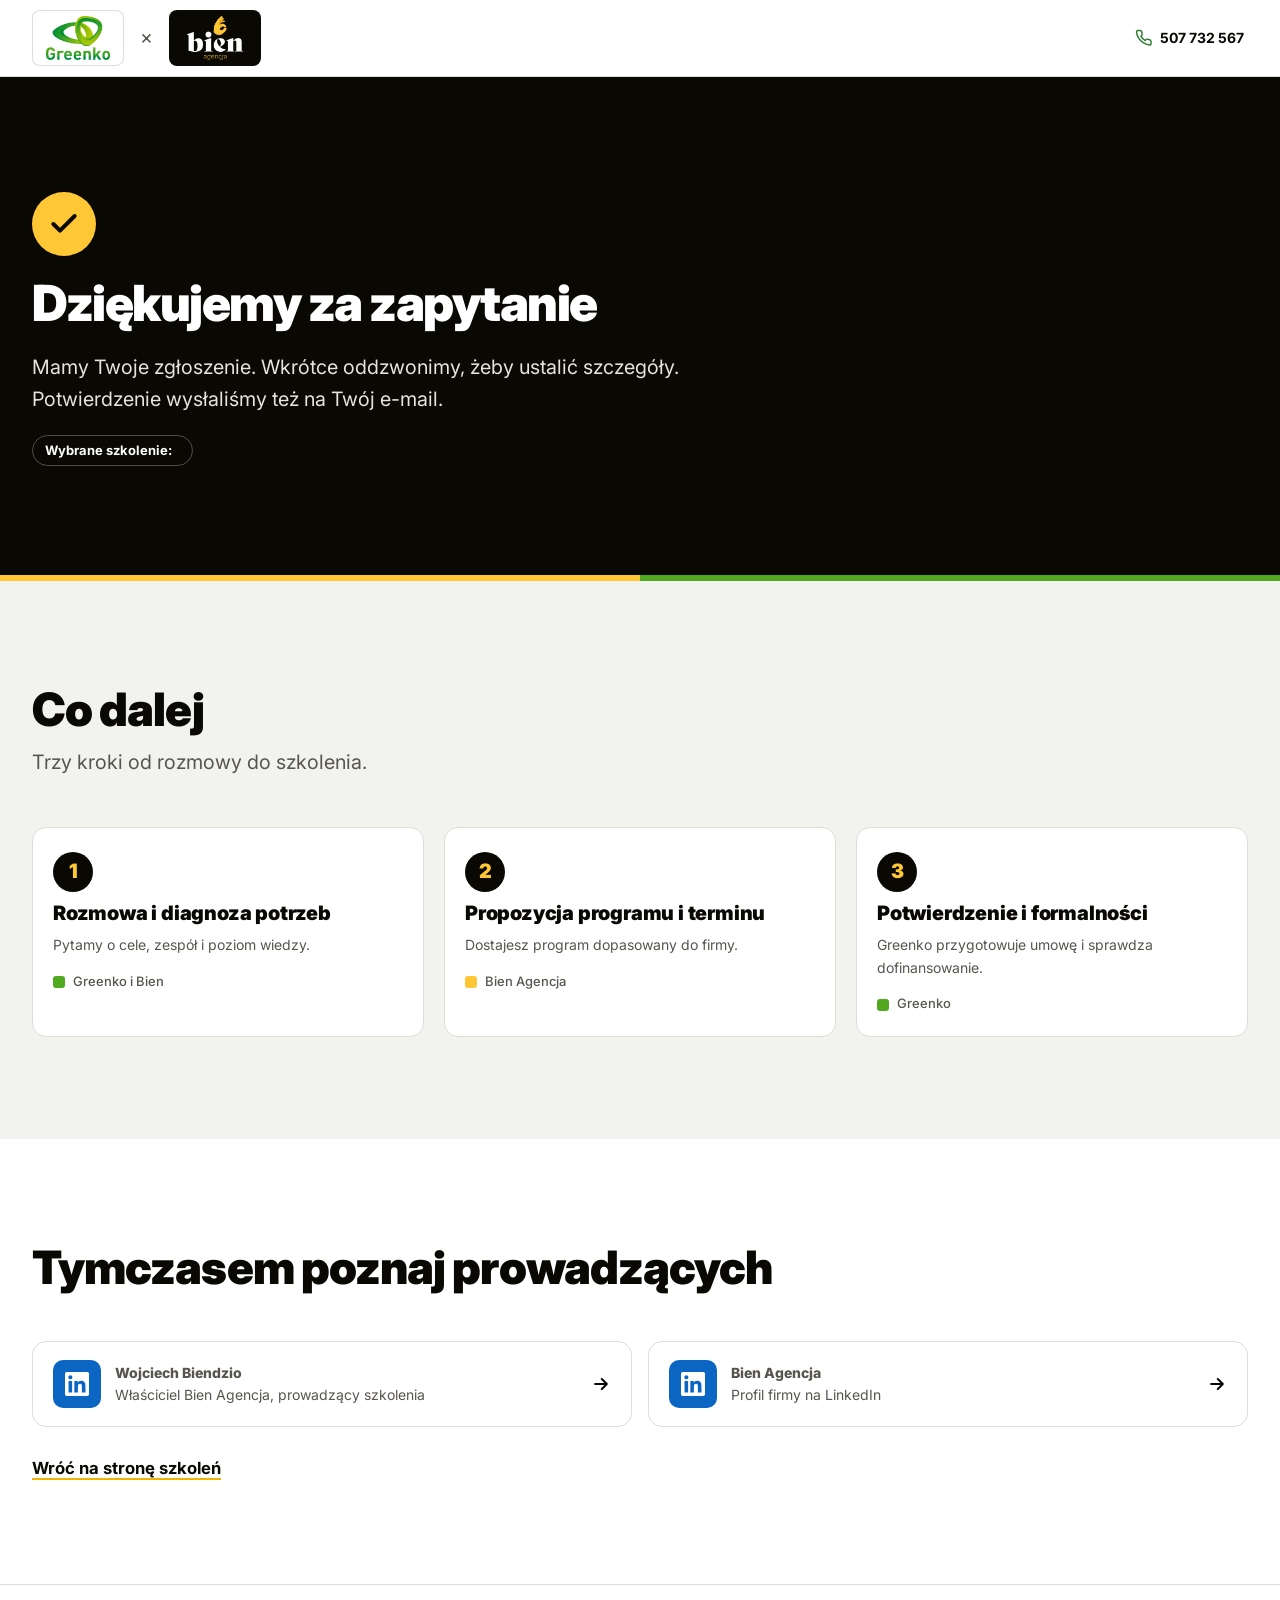
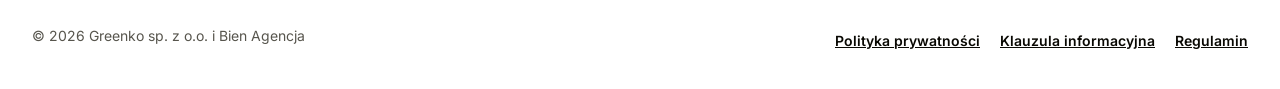
==== dziekujemy.html @ a1cc501c "Prototyp landingu - podgląd tymczasowy Co-Authored-By: Claude Opus 5.5 <noreply@anthropic.com>" ====
<!doctype html>
<html lang="pl">
<head>
  <meta charset="utf-8">
  <meta name="viewport" content="width=device-width, initial-scale=1">
  <title>Dziękujemy za zapytanie - Greenko × Bien Agencja</title>
  <meta name="robots" content="noindex, nofollow">
  <link rel="preconnect" href="https://fonts.googleapis.com">
  <link rel="preconnect" href="https://fonts.gstatic.com" crossorigin>
  <link href="https://fonts.googleapis.com/css2?family=Inter:wght@400;500;700;800;900&amp;display=swap" rel="stylesheet">
  <link rel="stylesheet" href="assets/styles.css">
  <script>
    /* Konwersja odpala się tutaj (osobny URL). W GTM: generate_lead (GA4), Lead (Meta Pixel + CAPI, wspólny event_id), konwersja Google Ads. */
    window.dataLayer = window.dataLayer || [];
    (function () {
      var t = new URLSearchParams(location.search).get('szkolenie') || '';
      var id = 'lead_' + Date.now() + '_' + Math.random().toString(36).slice(2, 8);
      window.dataLayer.push({ event: 'generate_lead', training: t, event_id: id });
    })();
  </script>
</head>
<body>
<svg width="0" height="0" style="position:absolute" aria-hidden="true" focusable="false">
  <symbol id="i-phone" viewBox="0 0 24 24" fill="none" stroke="currentColor" stroke-width="2" stroke-linecap="round" stroke-linejoin="round"><path d="M22 16.9v3a2 2 0 0 1-2.2 2 19.8 19.8 0 0 1-8.6-3.1 19.5 19.5 0 0 1-6-6A19.8 19.8 0 0 1 2.1 4.2 2 2 0 0 1 4.1 2h3a2 2 0 0 1 2 1.7c.1.9.4 1.8.7 2.7a2 2 0 0 1-.5 2.1L8 9.8a16 16 0 0 0 6 6l1.3-1.3a2 2 0 0 1 2.1-.4c.9.3 1.8.6 2.7.7a2 2 0 0 1 1.7 2z"/></symbol>
  <symbol id="i-check" viewBox="0 0 24 24" fill="none" stroke="currentColor" stroke-width="3" stroke-linecap="round" stroke-linejoin="round"><path d="M20 6 9 17l-5-5"/></symbol>
  <symbol id="i-in" viewBox="0 0 24 24" fill="currentColor"><path d="M20.45 20.45h-3.56v-5.57c0-1.33-.02-3.04-1.85-3.04-1.85 0-2.14 1.45-2.14 2.94v5.67H9.35V9h3.41v1.56h.05c.48-.9 1.64-1.85 3.37-1.85 3.6 0 4.27 2.37 4.27 5.46v6.28zM5.34 7.43a2.06 2.06 0 1 1 0-4.13 2.06 2.06 0 0 1 0 4.13zM7.12 20.45H3.56V9h3.56v11.45zM22.22 0H1.77C.79 0 0 .77 0 1.73v20.54C0 23.23.79 24 1.77 24h20.45c.98 0 1.78-.77 1.78-1.73V1.73C24 .77 23.2 0 22.22 0z"/></symbol>
  <symbol id="i-arrow" viewBox="0 0 24 24" fill="none" stroke="currentColor" stroke-width="2.5" stroke-linecap="round" stroke-linejoin="round"><path d="M5 12h14M13 6l6 6-6 6"/></symbol>
  <symbol id="i-file" viewBox="0 0 24 24" fill="none" stroke="currentColor" stroke-width="2" stroke-linecap="round" stroke-linejoin="round"><path d="M14 2H6a2 2 0 0 0-2 2v16a2 2 0 0 0 2 2h12a2 2 0 0 0 2-2V8z"/><path d="M14 2v6h6M12 18v-6M9 15l3 3 3-3"/></symbol>
</svg>

<header class="site-header">
  <div class="wrap site-header__inner">
    <div class="brands" aria-label="Greenko i Bien Agencja">
      <span class="brand brand--greenko"><img src="assets/logo-greenko-trim.png" alt="Greenko" width="235" height="160"></span>
      <span class="brands__x" aria-hidden="true">×</span>
      <span class="brand brand--bien"><img src="assets/logo-bien-trim.png" alt="Bien Agencja" width="202" height="160"></span>
    </div>
    <div class="header-actions">
      <a class="header-phone" href="tel:+48507732567" data-phone="header" aria-label="Zadzwoń do Greenko: 507 732 567"><svg class="icon" aria-hidden="true"><use href="#i-phone"/></svg><span class="header-phone__label">507 732 567</span></a>
    </div>
  </div>
</header>

<main id="main">
  <section class="thanks on-ink" aria-labelledby="thanks-title">
    <div class="wrap">
      <div class="thanks__inner">
        <span class="thanks__badge" aria-hidden="true"><svg><use href="#i-check"/></svg></span>
        <h1 id="thanks-title">Dziękujemy za zapytanie</h1>
        <p class="thanks__lead">Mamy Twoje zgłoszenie. Wkrótce oddzwonimy, żeby ustalić szczegóły. Potwierdzenie wysłaliśmy też na Twój e-mail.</p>
        <p class="thanks__course" data-course-line hidden><span class="chip">Wybrane szkolenie: <span data-course-name></span></span></p>
      </div>
    </div>
  </section>

  <section class="section section--mist" aria-labelledby="next-title">
    <div class="wrap">
      <div class="section__head">
        <h2 id="next-title">Co dalej</h2>
        <p>Trzy kroki od rozmowy do szkolenia.</p>
      </div>
      <ol class="grid grid--3 after-steps">
        <li class="step"><span class="step__num" aria-hidden="true">1</span><h3>Rozmowa i diagnoza potrzeb</h3><p>Pytamy o cele, zespół i poziom wiedzy.</p><span class="role role--greenko">Greenko i Bien</span></li>
        <li class="step"><span class="step__num" aria-hidden="true">2</span><h3>Propozycja programu i terminu</h3><p>Dostajesz program dopasowany do firmy.</p><span class="role role--bien">Bien Agencja</span></li>
        <li class="step"><span class="step__num" aria-hidden="true">3</span><h3>Potwierdzenie i formalności</h3><p>Greenko przygotowuje umowę i sprawdza dofinansowanie.</p><span class="role role--greenko">Greenko</span></li>
      </ol>
    </div>
  </section>

  <section class="section" aria-labelledby="meet-title">
    <div class="wrap">
      <div class="section__head">
        <h2 id="meet-title">Tymczasem poznaj prowadzących</h2>
      </div>
      <div class="follow">
        <a href="https://pl.linkedin.com/in/wojciech-biendzio" target="_blank" rel="noopener" data-cta="LinkedIn Wojciech" data-section="thanks">
          <span class="li"><svg aria-hidden="true"><use href="#i-in"/></svg></span>
          <span><b>Wojciech Biendzio</b><span>Właściciel Bien Agencja, prowadzący szkolenia</span></span>
          <svg class="arr" aria-hidden="true"><use href="#i-arrow"/></svg>
        </a>
        <a href="https://www.linkedin.com/company/bien-agencja/" target="_blank" rel="noopener" data-cta="LinkedIn Bien" data-section="thanks">
          <span class="li"><svg aria-hidden="true"><use href="#i-in"/></svg></span>
          <span><b>Bien Agencja</b><span>Profil firmy na LinkedIn</span></span>
          <svg class="arr" aria-hidden="true"><use href="#i-arrow"/></svg>
        </a>
      </div>
      <p style="margin-top:28px"><a class="link" href="index.html">Wróć na stronę szkoleń</a></p>
    </div>
  </section>
</main>

<footer class="site-footer">
  <div class="wrap">
    <div class="footer__legal" style="margin-top:0;border-top:0;padding-top:0">
      <p>© 2026 Greenko sp. z o.o. i Bien Agencja</p>
      <nav aria-label="Dokumenty">
        <a href="#">Polityka prywatności</a>
        <a href="#">Klauzula informacyjna</a>
        <a href="#">Regulamin</a>
      </nav>
    </div>
  </div>
</footer>

<script>
  (function () {
    var names = {
      'metaads': 'Meta Ads (Facebook i Instagram)',
      'ai-w-firmie': 'AI w firmie - dla menedżerów',
      'ai-w-marketingu': 'AI w marketingu - teoria i praktyka',
      'strategia-social-media': 'Strategia komunikacji w social mediach',
      'linkedin': 'LinkedIn: marka osobista i profil firmowy',
      'na-miare': 'Szkolenie na miarę'
    };
    var t = new URLSearchParams(location.search).get('szkolenie');
    if (t && names[t]) {
      document.querySelector('[data-course-name]').textContent = names[t];
      document.querySelector('[data-course-line]').hidden = false;
    }
    document.addEventListener('click', function (ev) {
      var a = ev.target.closest('[data-cta]');
      if (a) window.dataLayer.push({ event: 'click_cta', cta_text: a.getAttribute('data-cta'), section: 'thanks' });
      var tel = ev.target.closest('a[href^="tel:"]');
      if (tel) window.dataLayer.push({ event: 'click_phone', location: tel.getAttribute('data-phone') || 'thanks' });
    });
  })();
</script>
</body>
</html>
---- assets/styles.css ----
/* Greenko x Bien Agencja - landing szkoleń (prototyp HUB)
   Tokeny opisane w UWAGI.md. Fonty wyłącznie przez clamp(). */

:root {
  /* kolor */
  --ink: #090803;
  --ink-2: #1d1c17;
  --ink-3: #34322b;
  --paper: #ffffff;
  --mist: #f2f2ef;
  --line: #deddd7;
  --muted: #57554d;
  --on-ink-muted: #bdbbb2;
  --yellow: #ffc736;
  --yellow-deep: #f2b300;
  --yellow-soft: #fff4d3;
  --green: #2e7d32;
  --green-deep: #245f27;
  --green-bright: #50a91f;
  --green-soft: #e9f2e9;
  --error: #b3261e;

  /* typografia */
  --font: "Inter", system-ui, -apple-system, "Segoe UI", Roboto, sans-serif;
  --fs-xs: clamp(0.75rem, 0.73rem + 0.1vw, 0.8125rem);
  --fs-sm: clamp(0.8125rem, 0.79rem + 0.12vw, 0.875rem);
  --fs-base: clamp(0.9375rem, 0.9rem + 0.18vw, 1.0625rem);
  --fs-md: clamp(1.0625rem, 1rem + 0.3vw, 1.25rem);
  --fs-lg: clamp(1.25rem, 1.12rem + 0.6vw, 1.5rem);
  --fs-xl: clamp(1.5rem, 1.2rem + 1.4vw, 2.25rem);
  --fs-2xl: clamp(1.75rem, 1.3rem + 2vw, 2.875rem);
  --fs-hero: clamp(1.875rem, 1.35rem + 2.2vw, 3.125rem);
  --fs-micro: clamp(0.625rem, 0.6rem + 0.1vw, 0.6875rem);
  --fs-input: clamp(1rem, 0.97rem + 0.1vw, 1.0625rem);
  --fs-num: clamp(2.25rem, 1.7rem + 2.6vw, 3.75rem);

  /* layout */
  --gutter: 16px;
  --max: 1240px;
  --section-y: clamp(56px, 8vw, 112px);
  --radius-sm: 6px;
  --radius: 14px;
  --radius-lg: 22px;
  --header-h: 64px;
}

@media (min-width: 768px) {
  :root { --gutter: 32px; --header-h: 76px; }
}

*, *::before, *::after { box-sizing: border-box; }
html { -webkit-text-size-adjust: 100%; scroll-behavior: smooth; scroll-padding-top: calc(var(--header-h) + 16px); }
@media (prefers-reduced-motion: reduce) {
  html { scroll-behavior: auto; }
  *, *::before, *::after { transition: none !important; animation: none !important; }
}
body {
  margin: 0;
  font-family: var(--font);
  font-size: var(--fs-base);
  line-height: 1.6;
  color: var(--ink);
  background: var(--paper);
  -webkit-font-smoothing: antialiased;
  overflow-x: hidden;
}
img, svg { display: block; max-width: 100%; }
h1, h2, h3, h4 { margin: 0; line-height: 1.12; letter-spacing: -0.02em; }
p { margin: 0; }
ul, ol { margin: 0; padding: 0; list-style: none; }
a { color: inherit; }
button, input, select, textarea { font: inherit; color: inherit; }

:focus-visible { outline: 3px solid var(--yellow-deep); outline-offset: 3px; border-radius: 4px; }
.on-ink :focus-visible { outline-color: var(--yellow); }

.sr-only {
  position: absolute !important; width: 1px; height: 1px; padding: 0; margin: -1px;
  overflow: hidden; clip: rect(0 0 0 0); white-space: nowrap; border: 0;
}
.skip-link {
  position: absolute; left: 16px; top: -60px; z-index: 100;
  background: var(--yellow); color: var(--ink); padding: 10px 16px; border-radius: var(--radius-sm);
  font-weight: 700; text-decoration: none;
}
.skip-link:focus { top: 12px; }

.wrap { width: 100%; max-width: calc(var(--max) + 2 * var(--gutter)); margin: 0 auto; padding: 0 var(--gutter); }

.icon { width: 1.25em; height: 1.25em; flex: none; }

/* placeholder do uzupełnienia - widoczny, ale nie krzyczy */
.tbd {
  background: var(--yellow-soft); color: #5b4500; border-radius: 4px; padding: 0 5px;
  font-size: var(--fs-xs); font-weight: 500; -webkit-box-decoration-break: clone; box-decoration-break: clone; overflow-wrap: break-word;
}
.on-ink .tbd { background: rgba(255, 199, 54, 0.16); color: var(--yellow); }

/* ---------- Przyciski ---------- */
.btn {
  display: inline-flex; align-items: center; justify-content: center; gap: 10px;
  min-height: 52px; padding: 14px 24px;
  border: 2px solid transparent; border-radius: var(--radius-sm);
  font-size: var(--fs-sm); font-weight: 800; letter-spacing: 0.01em; line-height: 1.2;
  text-decoration: none; cursor: pointer; text-align: center;
  transition: background-color .18s ease, color .18s ease, border-color .18s ease, transform .18s ease;
}
.btn:active { transform: translateY(1px); }
.btn--primary { background: var(--yellow); color: var(--ink); }
.btn--primary:hover { background: var(--ink); color: var(--paper); }
.on-ink .btn--primary:hover { background: var(--paper); color: var(--ink); }
.btn--ghost { background: transparent; color: var(--ink); border-color: var(--ink); }
.btn--ghost:hover { background: var(--ink); color: var(--paper); }
.on-ink .btn--ghost { color: var(--paper); border-color: rgba(255,255,255,.5); }
.on-ink .btn--ghost:hover { background: var(--paper); color: var(--ink); border-color: var(--paper); }
.btn--green { background: var(--green); color: #fff; }
.btn--green:hover { background: var(--green-deep); }
.btn--green-ghost { background: transparent; color: var(--green-deep); border-color: var(--green); }
.btn--green-ghost:hover { background: var(--green); color: #fff; }
.btn--block { width: 100%; }
.btn--sm { min-height: 44px; padding: 10px 18px; }

.link {
  font-weight: 700; text-decoration: underline; text-decoration-thickness: 2px;
  text-underline-offset: 4px; text-decoration-color: var(--yellow-deep);
}
.link:hover { text-decoration-color: currentColor; }

/* ---------- Legenda ról (znak rozpoznawczy strony) ---------- */
.role { display: inline-block; font-size: var(--fs-sm); font-weight: 500; padding-left: 20px; position: relative; }
.role::before { content: ""; position: absolute; left: 0; top: 0.42em; width: 12px; height: 12px; border-radius: 3px; }
.role--bien::before { background: var(--yellow); }
.role--greenko::before { background: var(--green-bright); }
.role b { font-weight: 800; }

.chip {
  display: inline-flex; align-items: center; gap: 8px;
  padding: 6px 12px; border-radius: 999px; border: 1px solid var(--line);
  font-size: var(--fs-xs); font-weight: 700; line-height: 1.3; background: var(--paper); color: var(--ink);
}
.chip svg { width: 16px; height: 16px; }
.chip--green { border-color: #bcd8bd; background: var(--green-soft); color: var(--green-deep); }
.chip--yellow { border-color: #f5d98a; background: var(--yellow-soft); color: #4d3a00; }
.on-ink .chip { background: transparent; color: var(--paper); border-color: rgba(255,255,255,.28); }

/* ---------- 00 Nagłówek ---------- */
.site-header {
  position: sticky; top: 0; z-index: 50;
  background: rgba(255,255,255,.96);
  backdrop-filter: saturate(1.4) blur(8px);
  border-bottom: 1px solid var(--line);
}
.site-header__inner { display: flex; align-items: center; justify-content: space-between; gap: 16px; height: var(--header-h); }
.brands { display: flex; align-items: center; gap: clamp(8px, 1.4vw, 16px); }
.brands__x { font-size: var(--fs-md); font-weight: 400; color: var(--muted); }
.brand { display: flex; align-items: center; justify-content: center; height: 46px; width: 76px; border-radius: 8px; padding: 5px 8px; }
.brand img { max-height: 100%; width: auto; }
.brand--greenko { background: var(--paper); box-shadow: inset 0 0 0 1px var(--line); }
.brand--bien { background: var(--ink); }
@media (min-width: 768px) {
  .brand { height: 56px; width: 92px; padding: 6px 10px; }
}
.header-actions { display: flex; align-items: center; gap: 12px; }
.header-phone {
  display: inline-flex; align-items: center; gap: 8px; text-decoration: none; font-weight: 700; font-size: var(--fs-sm);
  min-height: 44px; padding: 0 4px;
}
.header-phone .icon { color: var(--green); }
.header-phone__label { display: none; }
.header-cta { display: none; }
@media (min-width: 1024px) {
  .header-phone__label { display: inline; }
  .header-cta { display: inline-flex; }
}
@media (max-width: 1023px) {
  .header-phone { width: 44px; height: 44px; justify-content: center; border: 1px solid var(--line); border-radius: 50%; padding: 0; }
}

/* ---------- 01 Hero ---------- */
.hero { background: var(--ink); color: var(--paper); position: relative; overflow: hidden; }
.hero::after {
  /* dwa pasy marek przy dolnej krawędzi: żółć Bien + zieleń Greenko */
  content: ""; position: absolute; left: 0; right: 0; bottom: 0; height: 6px;
  background: linear-gradient(90deg, var(--yellow) 0 50%, var(--green-bright) 50% 100%);
}
.hero__grid { display: grid; gap: 40px; padding-block: clamp(40px, 6vw, 72px) clamp(48px, 6vw, 72px); }
@media (min-width: 1024px) {
  .hero__grid { grid-template-columns: minmax(0, 1.12fr) minmax(0, 0.88fr); gap: clamp(40px, 5vw, 72px); align-items: start; padding-block: 44px 56px; }
}
.hero__eyebrow { font-size: var(--fs-sm); font-weight: 500; color: var(--on-ink-muted); margin-bottom: 18px; }
.hero__eyebrow strong { color: var(--paper); font-weight: 700; }
.hero h1 { font-size: var(--fs-hero); font-weight: 900; letter-spacing: -0.028em; line-height: 1.06; max-width: 21ch; text-wrap: balance; }
.hero__lead { margin-top: 18px; font-size: var(--fs-base); color: #e6e4dc; max-width: 54ch; }
.hero__benefits { margin-top: 24px; display: grid; gap: 12px; }
.hero__benefits li { display: flex; gap: 12px; align-items: flex-start; font-weight: 500; }
.hero__benefits .tick { width: 24px; height: 24px; border-radius: 50%; background: var(--yellow); color: var(--ink); display: grid; place-items: center; flex: none; margin-top: 1px; }
.hero__benefits .tick svg { width: 14px; height: 14px; }
.hero__ctas { display: flex; flex-wrap: wrap; gap: 12px 20px; align-items: center; margin-top: 28px; }
.hero__ctas .link { color: var(--paper); }
.hero__people { display: flex; align-items: center; gap: 14px; margin-top: 28px; padding-top: 22px; border-top: 1px solid rgba(255,255,255,.14); }
.avatars { display: flex; }
.avatars span {
  width: 48px; height: 48px; border-radius: 50%; border: 2px solid var(--yellow); background: var(--ink-3);
  display: grid; place-items: center; font-size: var(--fs-micro); color: var(--on-ink-muted); text-align: center; line-height: 1.1;
}
.avatars span + span { margin-left: -10px; }
.hero__people p { font-size: var(--fs-sm); color: #e6e4dc; }
.hero__people p b { color: var(--paper); }
.hero__roles { display: flex; flex-wrap: wrap; gap: 8px 20px; margin-top: 14px; color: #e6e4dc; }
.hero__certs { display: flex; flex-wrap: wrap; gap: 8px; margin-top: 18px; }

/* formularz w hero - tylko od 1024px */
.hero__form { display: none; }
@media (min-width: 1024px) { .hero__form { display: block; } }

/* ---------- Formularz (wspólny komponent) ---------- */
.form-card {
  background: var(--paper); color: var(--ink);
  border-radius: var(--radius-lg); padding: clamp(20px, 2.4vw, 30px);
  box-shadow: 0 0 0 1px var(--line);
}
.hero .form-card { box-shadow: 0 24px 60px -24px rgba(0,0,0,.6); }
.form-card__title { font-size: var(--fs-lg); font-weight: 900; }
.form-card__sub { font-size: var(--fs-sm); color: var(--muted); margin-top: 4px; }
.form { display: grid; gap: 12px; margin-top: 16px; }
.form__row { display: grid; gap: 12px; }
@media (min-width: 560px) {
  .form__row--2 { grid-template-columns: 1fr 1fr; }
  .form__row--course { grid-template-columns: 1.6fr 1fr; }
}
.field { display: grid; gap: 4px; min-width: 0; }
.field label { font-size: var(--fs-xs); font-weight: 700; }
.field label .opt { font-weight: 400; color: var(--muted); }
.field input, .field select {
  width: 100%; min-height: 46px; padding: 10px 12px;
  border: 1.5px solid #c9c7bf; border-radius: var(--radius-sm); background: var(--paper);
  font-size: var(--fs-input); /* min. 16px blokuje zoom iOS przy fokusie */
}
.field select {
  appearance: none; -webkit-appearance: none; padding-right: 36px;
  background-image: url("data:image/svg+xml,%3Csvg xmlns='http://www.w3.org/2000/svg' width='16' height='16' fill='none' stroke='%23090803' stroke-width='2' stroke-linecap='round' stroke-linejoin='round' viewBox='0 0 24 24'%3E%3Cpath d='m6 9 6 6 6-6'/%3E%3C/svg%3E");
  background-repeat: no-repeat; background-position: right 12px center;
}
.field input:hover, .field select:hover { border-color: var(--ink-3); }
.field input:focus-visible, .field select:focus-visible { outline: 3px solid var(--yellow); outline-offset: 0; border-color: var(--ink); }
.field.is-invalid input, .field.is-invalid select { border-color: var(--error); }
.field__error { font-size: var(--fs-xs); color: var(--error); font-weight: 500; min-height: 0; }
.field__error:empty { display: none; }
.consent { display: grid; grid-template-columns: 22px 1fr; gap: 10px; align-items: start; font-size: var(--fs-xs); line-height: 1.45; color: var(--muted); }
.consent input { width: 20px; height: 20px; margin: 1px 0 0; accent-color: var(--ink); }
.consent a { color: var(--ink); }
.consent.is-invalid { color: var(--error); }
.form__note { display: flex; gap: 8px; align-items: center; justify-content: center; font-size: var(--fs-xs); color: var(--muted); text-align: center; }
.form__note svg { width: 16px; height: 16px; color: var(--green); }
.hp { position: absolute !important; left: -9999px !important; width: 1px; height: 1px; overflow: hidden; }

/* ---------- Sekcje ogólne ---------- */
.section { padding-block: var(--section-y); }
.section--mist { background: var(--mist); }
.section--ink { background: var(--ink); color: var(--paper); }
.section--green { background: var(--green-soft); }
.section__head { display: grid; gap: 12px; margin-bottom: clamp(28px, 4vw, 48px); max-width: 760px; }
.section__head h2 { font-size: var(--fs-2xl); font-weight: 900; }
.section__head p { color: var(--muted); font-size: var(--fs-md); }
.section--ink .section__head p { color: var(--on-ink-muted); }
.section__head--split { max-width: none; }
@media (min-width: 1024px) {
  .section__head--split { grid-template-columns: 1fr auto; align-items: end; gap: 32px; }
}

.grid { display: grid; gap: 16px; }
@media (min-width: 768px) {
  .grid--2 { grid-template-columns: repeat(2, minmax(0, 1fr)); gap: 20px; }
  .grid--3 { grid-template-columns: repeat(2, minmax(0, 1fr)); gap: 20px; }
  .grid--4 { grid-template-columns: repeat(2, minmax(0, 1fr)); gap: 20px; }
}
@media (min-width: 1024px) {
  .grid--3 { grid-template-columns: repeat(3, minmax(0, 1fr)); }
  .grid--4 { grid-template-columns: repeat(4, minmax(0, 1fr)); }
}

/* ---------- 02 Zaufali nam ---------- */
.trust { padding-block: clamp(28px, 4vw, 44px); border-bottom: 1px solid var(--line); }
.trust__top { display: flex; flex-wrap: wrap; align-items: center; justify-content: space-between; gap: 16px 40px; }
.trust__label { font-size: var(--fs-sm); font-weight: 700; color: var(--muted); }
.trust__note { font-size: var(--fs-xs); color: var(--muted); margin-top: 4px; }
.certs { display: flex; flex-wrap: wrap; align-items: center; gap: 12px; }
.cert { display: flex; align-items: center; justify-content: center; height: clamp(56px, 2vw + 44px, 72px); padding: 8px 12px; background: #fff; border: 1px solid var(--line); border-radius: var(--radius); border-bottom: 3px solid var(--yellow); }
.cert--greenko { border-bottom-color: var(--green-bright); }
.cert img { height: 100%; width: auto; max-width: 150px; object-fit: contain; }

/* Karuzela logotypów: dwie identyczne listy przesuwane o -50% = pętla bez szwu */
.marquee {
  --marquee-gap: clamp(48px, 5.5vw, 88px);
  overflow: hidden;
  padding-block: clamp(20px, 3vw, 32px);
  -webkit-mask-image: linear-gradient(90deg, transparent, #000 8%, #000 92%, transparent);
          mask-image: linear-gradient(90deg, transparent, #000 8%, #000 92%, transparent);
}
.marquee__track { display: flex; width: max-content; animation: marquee 45s linear infinite; }
.marquee__list { display: flex; align-items: center; gap: var(--marquee-gap); padding-right: var(--marquee-gap); }
.marquee__list li { flex: none; display: flex; align-items: center; }
.marquee__list img {
  height: clamp(44px, 2vw + 36px, 64px); width: auto; max-width: 240px; object-fit: contain;
  filter: brightness(0); opacity: .62;
  transition: opacity .25s ease;
}
.marquee__list img:hover { opacity: .9; }
.marquee:hover .marquee__track { animation-play-state: paused; }
@keyframes marquee { from { transform: translateX(0); } to { transform: translateX(-50%); } }
@media (prefers-reduced-motion: reduce) {
  .marquee { -webkit-mask-image: none; mask-image: none; }
  .marquee__track { animation: none; width: auto; justify-content: center; }
  .marquee__list { flex-wrap: wrap; justify-content: center; row-gap: 24px; padding-inline: 16px; }
  .marquee__list[aria-hidden="true"] { display: none; }
}

/* ---------- 03 Dla kogo ---------- */
.persona { background: var(--paper); border-radius: var(--radius); padding: clamp(20px, 2.4vw, 28px); display: grid; gap: 16px; align-content: start; border: 1px solid var(--line); }
.persona__icon { width: 48px; height: 48px; border-radius: 12px; background: var(--ink); color: var(--yellow); display: grid; place-items: center; }
.persona__icon svg { width: 24px; height: 24px; }
.persona h3 { font-size: var(--fs-lg); font-weight: 900; }
.persona dl { margin: 0; display: grid; gap: 12px; }
.persona dt { font-size: var(--fs-xs); font-weight: 800; color: var(--muted); }
.persona dd { margin: 2px 0 0; }
.persona .effect { padding: 12px 14px; background: var(--yellow-soft); border-radius: 10px; }
.persona .effect dt { color: #5b4500; }

/* ---------- 04 Szkolenia ---------- */
.courses { display: grid; gap: 12px; }
@media (min-width: 768px) { .courses { grid-template-columns: repeat(2, minmax(0, 1fr)); gap: 20px; } }
@media (min-width: 1100px) { .courses { grid-template-columns: repeat(3, minmax(0, 1fr)); } }
.course { background: var(--paper); border: 1px solid var(--line); border-radius: var(--radius); display: flex; flex-direction: column; overflow: hidden; }
.course__head { display: block; width: 100%; text-align: left; background: none; border: 0; padding: 18px 20px; cursor: pointer; }
.course__head-inner { display: grid; grid-template-columns: 1fr auto; gap: 12px; align-items: start; }
.course__title { font-size: var(--fs-lg); font-weight: 900; line-height: 1.18; letter-spacing: -0.02em; }
.course__chev { width: 36px; height: 36px; border-radius: 50%; background: var(--mist); display: grid; place-items: center; transition: transform .2s ease, background-color .2s ease; }
.course__chev svg { width: 18px; height: 18px; }
.course__head[aria-expanded="true"] .course__chev { transform: rotate(180deg); background: var(--yellow); }
.course__meta { display: flex; flex-wrap: wrap; gap: 6px 14px; margin-top: 10px; font-size: var(--fs-xs); color: var(--muted); font-weight: 500; }
.course__meta span { display: inline-flex; align-items: center; gap: 6px; }
.course__meta svg { width: 15px; height: 15px; color: var(--ink); }
.course__body { padding: 0 20px 20px; display: flex; flex-direction: column; gap: 16px; flex: 1; }
.course__body[hidden] { display: none; }
.course__for { font-size: var(--fs-sm); }
.course__for b { font-weight: 800; }
.effects { display: grid; gap: 10px; }
.effects li { display: grid; grid-template-columns: 22px 1fr; gap: 10px; font-size: var(--fs-sm); line-height: 1.5; }
.effects svg { width: 22px; height: 22px; color: var(--ink); background: var(--yellow); border-radius: 50%; padding: 4px; }
.program { border-top: 1px solid var(--line); padding-top: 12px; }
.program summary {
  list-style: none; cursor: pointer; display: flex; align-items: center; justify-content: space-between; gap: 12px;
  font-size: var(--fs-sm); font-weight: 800; min-height: 40px;
}
.program summary::-webkit-details-marker { display: none; }
.program summary .plus { width: 26px; height: 26px; border-radius: 50%; border: 1.5px solid var(--ink); display: grid; place-items: center; transition: transform .2s ease; }
.program summary .plus svg { width: 14px; height: 14px; }
.program[open] summary .plus { transform: rotate(45deg); }
.program__content { padding-top: 8px; display: grid; gap: 10px; font-size: var(--fs-sm); color: var(--ink-3); }
.program__content h4 { font-size: var(--fs-sm); font-weight: 800; color: var(--ink); letter-spacing: 0; }
.program__content ul { display: grid; gap: 4px; padding-left: 18px; list-style: disc; }
.course__foot { margin-top: auto; display: grid; gap: 10px; }
.course__lead { font-size: var(--fs-xs); color: var(--muted); }
.course--custom { background: var(--ink); color: var(--paper); border-color: var(--ink); }
.course--custom .course__chev { background: var(--ink-3); color: var(--paper); }
.course--custom .course__meta, .course--custom .course__meta svg { color: var(--on-ink-muted); }
.course--custom p { color: #e6e4dc; font-size: var(--fs-sm); }
.course--custom .effects svg { color: var(--ink); }

@media (min-width: 768px) {
  .course__head { cursor: default; padding: 24px 24px 0; }
  .course__chev { display: none; }
  .course__body, .course__body[hidden] { display: flex; padding: 16px 24px 24px; }
}

/* ---------- 05 Prowadzący ---------- */
.trainers { display: grid; gap: 20px; }
@media (min-width: 1024px) { .trainers { grid-template-columns: 1fr 1fr; gap: 24px; } }
.trainer { display: grid; gap: 20px; background: var(--ink-2); border-radius: var(--radius-lg); padding: clamp(20px, 2.6vw, 32px); }
@media (min-width: 560px) { .trainer { grid-template-columns: minmax(150px, 0.8fr) 1.2fr; align-items: start; } }
.photo-ph {
  aspect-ratio: 4 / 5; border-radius: var(--radius); background:
    repeating-linear-gradient(135deg, rgba(255,255,255,.04) 0 10px, transparent 10px 20px), var(--ink-3);
  display: grid; place-items: center; text-align: center; padding: 12px;
  font-size: var(--fs-xs); color: var(--on-ink-muted); font-weight: 500;
  border: 3px solid var(--yellow);
}
.photo-ph--light { background: repeating-linear-gradient(135deg, rgba(0,0,0,.03) 0 10px, transparent 10px 20px), #e4e3de; color: var(--muted); border-color: transparent; }
.photo-ph--round { aspect-ratio: 1; border-radius: 50%; width: 72px; padding: 6px; font-size: var(--fs-micro); line-height: 1.15; border-width: 2px; }
.trainer h3 { font-size: var(--fs-xl); font-weight: 900; }
.trainer__role { color: var(--yellow); font-weight: 700; font-size: var(--fs-sm); margin-top: 4px; }
.trainer__facts { display: grid; gap: 8px; margin-top: 16px; font-size: var(--fs-sm); color: #e6e4dc; }
.trainer__facts li { display: grid; grid-template-columns: 16px 1fr; gap: 10px; }
.trainer__facts li::before { content: ""; width: 8px; height: 8px; background: var(--yellow); border-radius: 2px; margin-top: 8px; }
.trainer__leads { margin-top: 16px; font-size: var(--fs-sm); color: #e6e4dc; }
.trainer__leads b { color: var(--paper); }
.trainer__chips { display: flex; flex-wrap: wrap; gap: 8px; margin-top: 16px; }
.trainer__link { display: inline-flex; align-items: center; gap: 8px; margin-top: 18px; color: var(--paper); font-weight: 700; text-decoration: none; min-height: 44px; }
.trainer__link svg { width: 20px; height: 20px; color: var(--yellow); }
.trainer__link:hover span { text-decoration: underline; text-underline-offset: 4px; }
.trainers__note { margin-top: 28px; font-size: var(--fs-md); color: var(--paper); max-width: 70ch; }
.trainers__note b { color: var(--yellow); }

/* ---------- 06 Proces ---------- */
.steps { counter-reset: step; }
.step { position: relative; padding: 24px 20px 22px; border-radius: var(--radius); background: var(--paper); border: 1px solid var(--line); display: grid; gap: 10px; align-content: start; }
.step__num { width: 40px; height: 40px; border-radius: 50%; background: var(--ink); color: var(--yellow); display: grid; place-items: center; font-weight: 900; font-size: var(--fs-md); }
.step h3 { font-size: var(--fs-md); font-weight: 900; letter-spacing: -0.01em; }
.step p { font-size: var(--fs-sm); color: var(--muted); }
.step .role { margin-top: 4px; font-size: var(--fs-xs); color: var(--muted); }

/* ---------- 07 Liczby ---------- */
.stats { display: grid; grid-template-columns: repeat(2, minmax(0, 1fr)); gap: 12px; }
@media (min-width: 1024px) { .stats { grid-template-columns: repeat(4, minmax(0, 1fr)); gap: 20px; } }
.stat { border-top: 4px solid var(--yellow); padding: 16px 4px 4px; }
.stat--green { border-top-color: var(--green-bright); }
.stat__num { font-size: var(--fs-num); font-weight: 900; letter-spacing: -0.04em; line-height: 1; }
.stat__label { margin-top: 8px; font-size: var(--fs-sm); color: var(--muted); }

/* ---------- 08 Opinie ---------- */
.quote { background: var(--paper); border-radius: var(--radius); padding: clamp(20px, 2.4vw, 28px); display: flex; flex-direction: column; gap: 18px; border: 1px solid var(--line); }
.quote__mark { width: 36px; height: 36px; color: var(--yellow-deep); }
.quote blockquote { margin: 0; font-size: var(--fs-md); line-height: 1.5; font-weight: 500; }
.quote figcaption { margin-top: auto; display: grid; grid-template-columns: 56px 1fr; gap: 12px; align-items: center; font-size: var(--fs-sm); }
.quote figcaption .photo-ph--round { width: 56px; }
.quote figcaption b { display: block; font-weight: 800; }
.quote figcaption span { color: var(--muted); }
.quote__course { font-size: var(--fs-xs); font-weight: 700; color: var(--muted); }

/* ---------- 09 Greenko ---------- */
.org { display: grid; gap: 28px; }
@media (min-width: 1024px) { .org { grid-template-columns: 0.9fr 1.1fr; gap: 48px; align-items: start; } }
.org__logo { background: var(--paper); border-radius: var(--radius); padding: 16px 20px; display: inline-flex; }
.org__logo img { height: 64px; width: auto; }
.org h2 { font-size: var(--fs-2xl); font-weight: 900; margin-top: 20px; }
.org__lead { margin-top: 14px; font-size: var(--fs-md); color: var(--ink-3); max-width: 56ch; }
.org__creds { display: grid; gap: 10px; margin-top: 22px; }
.org__creds li { display: grid; grid-template-columns: 40px 1fr; gap: 12px; align-items: center; background: var(--paper); border-radius: 12px; padding: 10px 14px; font-size: var(--fs-sm); }
.org__creds li b { display: block; font-weight: 800; }
.org__creds .ico { width: 40px; height: 40px; border-radius: 10px; background: var(--green); color: #fff; display: grid; place-items: center; }
.org__creds .ico svg { width: 20px; height: 20px; }
.contacts { display: grid; gap: 16px; }
@media (min-width: 560px) { .contacts { grid-template-columns: 1fr 1fr; } }
.contact { background: var(--paper); border-radius: var(--radius); padding: 22px; display: grid; gap: 14px; align-content: start; border-top: 4px solid var(--green); }
.contact .photo-ph { aspect-ratio: 1; border-color: transparent; width: 88px; border-radius: 50%; font-size: var(--fs-micro); line-height: 1.15; padding: 6px; }
.contact h3 { font-size: var(--fs-lg); font-weight: 900; }
.contact__role { font-size: var(--fs-sm); color: var(--green-deep); font-weight: 700; }
.contact__lines { display: grid; gap: 6px; font-size: var(--fs-sm); }
.contact__lines a, .contact__lines span { display: inline-flex; align-items: center; gap: 8px; text-decoration: none; min-height: 32px; }
.contact__lines svg { width: 16px; height: 16px; color: var(--green); }
.org__help { margin-top: 16px; font-size: var(--fs-sm); color: var(--ink-3); }

/* ---------- 10 Finansowanie ---------- */
.fin-card { border-radius: var(--radius-lg); padding: clamp(22px, 2.8vw, 34px); display: flex; flex-direction: column; gap: 16px; border: 1px solid var(--line); background: var(--paper); }
.fin-card--green { border: 2px solid var(--green); }
.fin-card h3 { font-size: var(--fs-xl); font-weight: 900; }
.fin-card p { color: var(--ink-3); }
.fin-steps { display: grid; gap: 10px; }
@media (min-width: 560px) { .fin-steps { grid-template-columns: repeat(3, minmax(0, 1fr)); } }
.fin-steps li { background: var(--green-soft); border-radius: 10px; padding: 12px 14px; font-size: var(--fs-sm); }
.fin-steps b { display: block; color: var(--green-deep); font-weight: 900; font-size: var(--fs-md); }
.fin-list { display: grid; gap: 8px; font-size: var(--fs-sm); }
.fin-list li { display: grid; grid-template-columns: 20px 1fr; gap: 10px; }
.fin-list svg { width: 20px; height: 20px; color: var(--green); }
.fin-card .btn { margin-top: auto; align-self: flex-start; }
.price { font-size: var(--fs-2xl); font-weight: 900; letter-spacing: -0.03em; }

/* ---------- 11 FAQ ---------- */
.faq-layout { display: grid; gap: 24px; }
@media (min-width: 1024px) { .faq-layout { grid-template-columns: 0.8fr 1.2fr; gap: 64px; align-items: start; } }
.faq-aside p { color: var(--muted); margin-top: 12px; }
.faq-aside .btn { margin-top: 20px; }
.faq { border-top: 1px solid var(--line); }
.faq details { border-bottom: 1px solid var(--line); }
.faq summary {
  list-style: none; cursor: pointer; display: grid; grid-template-columns: 1fr 32px; gap: 16px; align-items: center;
  padding: 20px 0; font-weight: 800; font-size: var(--fs-md); line-height: 1.35;
}
.faq summary::-webkit-details-marker { display: none; }
.faq summary .plus { width: 32px; height: 32px; border-radius: 50%; background: var(--mist); display: grid; place-items: center; transition: transform .2s ease, background-color .2s ease; }
.faq summary .plus svg { width: 16px; height: 16px; }
.faq details[open] summary .plus { transform: rotate(45deg); background: var(--yellow); }
.faq summary:hover .plus { background: var(--yellow); }
.faq__answer { padding: 0 48px 22px 0; color: var(--ink-3); display: grid; gap: 10px; max-width: 68ch; }

/* ---------- 12 Formularz końcowy ---------- */
.final { display: grid; gap: 32px; }
@media (min-width: 1024px) { .final { grid-template-columns: 1fr minmax(0, 520px); gap: 64px; align-items: start; } }
.final h2 { font-size: var(--fs-2xl); font-weight: 900; }
.final__lead { margin-top: 14px; color: var(--on-ink-muted); font-size: var(--fs-md); max-width: 50ch; }
.next-steps { display: grid; gap: 16px; margin-top: 28px; counter-reset: ns; }
.next-steps li { display: grid; grid-template-columns: 44px 1fr; gap: 14px; align-items: start; }
.next-steps .n { width: 44px; height: 44px; border-radius: 50%; border: 2px solid var(--yellow); color: var(--yellow); display: grid; place-items: center; font-weight: 900; }
.next-steps b { display: block; font-weight: 800; }
.next-steps span { color: var(--on-ink-muted); font-size: var(--fs-sm); }
.alt-contact { margin-top: 32px; padding-top: 24px; border-top: 1px solid rgba(255,255,255,.14); display: grid; gap: 10px; }
.alt-contact p { font-size: var(--fs-sm); color: var(--on-ink-muted); }
.alt-contact__links { display: flex; flex-wrap: wrap; gap: 8px 24px; }
.alt-contact a { display: inline-flex; align-items: center; gap: 10px; font-weight: 800; font-size: var(--fs-md); text-decoration: none; min-height: 44px; }
.alt-contact a svg { width: 22px; height: 22px; color: var(--yellow); }
.alt-contact a:hover span { text-decoration: underline; text-underline-offset: 4px; }

/* ---------- 13 Stopka ---------- */
.site-footer { background: var(--paper); border-top: 1px solid var(--line); padding-block: 40px 32px; font-size: var(--fs-sm); }
.footer__grid { display: grid; gap: 28px; }
@media (min-width: 1024px) { .footer__grid { grid-template-columns: auto 1fr 1fr; gap: 48px; align-items: start; } }
.footer__col h3 { font-size: var(--fs-sm); font-weight: 800; margin-bottom: 8px; letter-spacing: 0; }
.footer__col p { color: var(--ink-3); line-height: 1.6; }
.footer__col a { text-decoration: underline; text-underline-offset: 3px; }
.footer__legal { margin-top: 32px; padding-top: 20px; border-top: 1px solid var(--line); display: flex; flex-wrap: wrap; justify-content: space-between; gap: 12px 24px; color: var(--muted); }
.footer__legal nav { display: flex; flex-wrap: wrap; gap: 8px 20px; }
.footer__legal nav a { color: var(--ink); font-weight: 600; min-height: 32px; display: inline-flex; align-items: center; }

/* ---------- Pływający pasek (telefon + CTA), wysuwa się z dołu, gdy nagłówek się chowa ---------- */
.float-bar {
  position: fixed; left: 50%; bottom: calc(20px + env(safe-area-inset-bottom)); z-index: 60;
  display: flex; gap: 10px; width: max-content; max-width: calc(100% - 32px);
  padding: 8px; background: rgba(9, 8, 3, .92); border-radius: 999px;
  box-shadow: 0 16px 40px -12px rgba(9, 8, 3, .55);
  transform: translate(-50%, calc(100% + 40px));
  transition: transform .45s cubic-bezier(.4, 0, .2, 1);
}
.float-bar.is-shown { transform: translate(-50%, 0); }
.float-bar .btn { min-height: 48px; padding: 10px 22px; border-radius: 999px; white-space: nowrap; }
.btn--ink { background: var(--ink-2); color: var(--paper); border: 1px solid rgba(255, 255, 255, .18); }
.btn--ink svg { color: var(--yellow); }
.btn--ink:hover { background: var(--ink-3); }
.float-bar__short { display: none; }
@media (max-width: 559px) {
  .float-bar { left: 16px; right: 16px; width: auto; max-width: none; transform: translateY(calc(100% + 40px)); }
  .float-bar.is-shown { transform: translateY(0); }
  .float-bar .btn { flex: 1; padding: 10px 14px; }
  .float-bar__long { display: none; } .float-bar__short { display: inline; }
}
.site-header { transition: transform .35s cubic-bezier(.4, 0, .2, 1); }
.header-hidden .site-header { transform: translateY(-100%); }
@media (prefers-reduced-motion: reduce) { .float-bar, .site-header { transition: none; } }

/* ---------- Strona /dziekujemy ---------- */
.thanks { background: var(--ink); color: var(--paper); position: relative; }
.thanks::after { content: ""; position: absolute; left: 0; right: 0; bottom: 0; height: 6px; background: linear-gradient(90deg, var(--yellow) 0 50%, var(--green-bright) 50% 100%); }
.thanks__inner { padding-block: clamp(56px, 9vw, 120px); display: grid; gap: 20px; max-width: 820px; }
.thanks__badge { width: 64px; height: 64px; border-radius: 50%; background: var(--yellow); color: var(--ink); display: grid; place-items: center; }
.thanks__badge svg { width: 32px; height: 32px; }
.thanks h1 { font-size: var(--fs-hero); font-weight: 900; letter-spacing: -0.03em; }
.thanks__lead { font-size: var(--fs-md); color: #e6e4dc; max-width: 56ch; }
.thanks__course { display: inline-flex; }
.after-steps .step { background: var(--paper); }
.follow { display: grid; gap: 16px; }
@media (min-width: 768px) { .follow { grid-template-columns: 1fr 1fr; } }
.follow a {
  display: grid; grid-template-columns: 48px 1fr auto; gap: 14px; align-items: center;
  padding: 18px 20px; border: 1px solid var(--line); border-radius: var(--radius); text-decoration: none; background: var(--paper);
  transition: border-color .18s ease;
}
.follow a:hover { border-color: var(--ink); }
.follow .li { width: 48px; height: 48px; border-radius: 10px; background: #0a66c2; color: #fff; display: grid; place-items: center; }
.follow .li svg { width: 24px; height: 24px; }
.follow b { display: block; font-weight: 800; }
.follow span { font-size: var(--fs-sm); color: var(--muted); }
.follow .arr { width: 20px; height: 20px; }

/* ---------- poprawki po przeglądzie screenów (runda 1) ---------- */
.hero__people p b { font-weight: 800; }
.hero__lines { display: grid; gap: 6px; }
.hero__lines .role { font-size: var(--fs-sm); color: #e6e4dc; font-weight: 400; }
.hero__lines .role b { color: var(--paper); }
.form__row--course .field label { white-space: nowrap; }
@media (max-width: 559px) {
  .trainer .photo-ph { aspect-ratio: 1; max-width: 180px; }
}
@media (max-width: 767px) {
  .step { grid-template-columns: 40px 1fr; column-gap: 14px; row-gap: 6px; padding: 18px 16px; }
  .step > :not(.step__num) { grid-column: 2; }
  .step__num { grid-row: 1 / span 3; align-self: start; }
  .contact { grid-template-columns: 72px 1fr; column-gap: 14px; align-items: center; }
  .contact .photo-ph { width: 72px; }
  .contact .contact__lines { grid-column: 1 / -1; }
}

/* Naklejka Bien - wycinanka z białym obrysem, łamie górną krawędź sekcji (motyw z bienagencja.pl) */
.section--has-sticker { position: relative; }
.section--has-sticker > .wrap { position: relative; }
.sticker {
  position: absolute;
  z-index: 2;
  pointer-events: none;
  height: auto;
  filter: drop-shadow(0 10px 18px rgba(9, 8, 3, .18));
  transform: rotate(6deg);
}
.sticker--szkolenia {
  width: 84px;
  right: 12px;
  top: calc(var(--section-y) * -1 - 64px);
}
@media (min-width: 768px) {
  .sticker--szkolenia {
    width: clamp(120px, 7vw + 60px, 168px);
    right: 32px;
    top: calc(var(--section-y) * -1 - clamp(34px, 3vw, 56px));
  }
}
@media (prefers-reduced-motion: no-preference) {
  .sticker { animation: sticker-wobble 6s ease-in-out infinite; transform-origin: 50% 90%; }
  @keyframes sticker-wobble {
    0%, 100% { transform: rotate(6deg); }
    50% { transform: rotate(2deg); }
  }
}

/* Zdjęcia prowadzących (z bienagencja.pl) */
.avatars img { width: 48px; height: 48px; border-radius: 50%; border: 2px solid var(--yellow); object-fit: cover; background: var(--ink-3); }
.avatars img + img { margin-left: -10px; }
.trainer__photo {
  /* kwadrat o wysokości zdjęcia zespołu (16:9 na pełną szerokość = 56,25%) */
  width: 56.25%; height: auto; aspect-ratio: 1; object-fit: cover; object-position: 50% 25%;
  border-radius: var(--radius); border: 3px solid var(--yellow);
}
.trainer--team { grid-template-columns: 1fr; }
.trainer__team-photo {
  width: 100%; height: auto; aspect-ratio: 16 / 9; object-fit: cover; object-position: 50% 30%;
  border-radius: var(--radius); border: 3px solid var(--yellow);
}
.team-row { display: flex; flex-wrap: wrap; align-items: center; gap: 10px 14px; margin-top: 18px; }
.team-row__faces { display: flex; }
.team-row__faces li + li { margin-left: -8px; }
.team-row__faces img { width: 44px; height: 44px; border-radius: 50%; border: 2px solid var(--ink-2); outline: 2px solid var(--yellow); outline-offset: -1px; }
.team-row p { font-size: var(--fs-sm); color: #e6e4dc; }
/* Obie karty prowadzących: zdjęcie nad nagłówkiem na każdej szerokości */
.trainer, .trainer--team { grid-template-columns: 1fr; align-content: start; }
@media (min-width: 560px) { .trainer { grid-template-columns: 1fr; } }

/* Przegląd taste (25.09): opinie jako układ wyróżniona + dwie mniejsze, inicjały zamiast placeholderów, znaki certyfikatów w sekcji Greenko */
.quotes { display: grid; gap: 20px; }
@media (min-width: 900px) {
  .quotes { grid-template-columns: 1.25fr 1fr; grid-template-rows: auto auto; gap: 24px; }
  .quote--lead { grid-row: 1 / span 2; background: var(--ink); color: var(--paper); border-color: var(--ink); justify-content: space-between; }
  .quote--lead blockquote { font-size: var(--fs-xl); font-weight: 700; line-height: 1.3; letter-spacing: -0.01em; }
  .quote--lead .quote__mark { width: 48px; height: 48px; color: var(--yellow); }
  .quote--lead .quote__course, .quote--lead figcaption span { color: #cfccc2; }
  .quote--lead figcaption b { color: var(--paper); }
}
.initials { display: grid; place-items: center; width: 56px; height: 56px; border-radius: 50%; background: var(--yellow); color: var(--ink); font-weight: 900; font-size: var(--fs-sm); letter-spacing: 0.02em; }
.ico--logo { background: #fff !important; padding: 4px; overflow: hidden; }
.ico--logo img { width: 100%; height: 100%; object-fit: contain; }
.hero h1 { max-width: 24ch; }
.quote figcaption .initials, .quote--lead figcaption .initials { color: var(--ink); }
.quote__photo { width: 56px; height: 56px; border-radius: 50%; object-fit: cover; border: 2px solid var(--yellow); }
.contact__photo { width: 88px; height: 88px; border-radius: 50%; object-fit: cover; object-position: 50% 20%; border: 3px solid var(--green); }
@media (max-width: 559px) { .contact__photo { width: 72px; height: 72px; } }
/* Hero: każda firma w osobnym wierszu z twarzami; kolor obwódki = rola (żółty Bien, zielony Greenko) */
.hero__people { display: grid; gap: 12px; align-items: stretch; }
.hero__person { display: flex; align-items: center; gap: 14px; }
.hero__person .avatars { flex: none; }
.hero__person .role { padding-left: 0; font-size: var(--fs-sm); color: #e6e4dc; font-weight: 400; }
.hero__person .role::before { display: none; }
.hero__person .role b { color: var(--paper); }
.avatars--greenko img { border-color: var(--green-bright); }
/* Hero: powtarzany, przyciemniony znak "bien × greenko" obrócony o 30° (jak wzór na bienagencja.pl).
   Kafel 1060x926 px (2 rzędy, średnie odstępy) w wersji 2x, wyświetlany w połowie rozmiaru; rzędy przesunięte o pół kafla. */
.hero::before {
  content: ""; position: absolute; pointer-events: none; z-index: 0;
  left: 50%; top: 50%; width: 260%; height: 260%;
  transform: translate(-50%, -50%) rotate(30deg);
  background: url("hero-znak-kafel.webp") repeat 0 0 / 530px auto;
  opacity: .05;
}
.hero__grid { position: relative; z-index: 1; }
@media (max-width: 767px) { .hero::before { width: 400%; height: 200%; background-size: 370px auto; opacity: .06; } }
/* Opiekunowie Greenko płyną przy przewijaniu sekcji na desktopie */
@media (min-width: 1024px) { .org__people { position: sticky; top: calc(var(--header-h, 76px) + 24px); } }
/* Naklejka "OK" z bienagencja.pl przyklejona do rogu zdjęcia Wojciecha */
.trainer__media { position: relative; width: 56.25%; }
.trainer__media .trainer__photo { width: 100%; }
.sticker--ok { width: 30%; max-width: 86px; right: -16%; bottom: -3%; transform: rotate(-12deg); }
@media (prefers-reduced-motion: no-preference) {
  .sticker--ok { animation-name: sticker-ok-wobble; animation-delay: -2s; }
  @keyframes sticker-ok-wobble { 0%, 100% { transform: rotate(-12deg); } 50% { transform: rotate(-6deg); } }
}
/* Hero: cztery zdjęcia w jednym rzędzie (żółte obwódki Bien, zielone Greenko), teksty obok */
.hero__people { display: flex; flex-wrap: wrap; align-items: center; gap: 12px 16px; }
.hero__people .avatars { flex: none; }
.hero__people .avatars img.is-greenko { border-color: var(--green-bright); }
.hero__people .hero__lines { flex: 1 1 260px; }
/* Opiekunowie Greenko: jeden panel, osoby rozdzielone linią (bez kolorowych pasków na krawędziach kart) */
.contacts { background: var(--paper); border-radius: var(--radius-lg); padding: 4px clamp(18px, 2vw, 26px); gap: 0; grid-template-columns: 1fr; }
@media (min-width: 560px) { .contacts { grid-template-columns: 1fr; } }
.contact { background: none; border: 0; border-radius: 0; padding: 20px 0; grid-template-columns: auto 1fr; column-gap: 18px; row-gap: 10px; align-items: center; }
.contact + .contact { border-top: 1px solid var(--line); }
.contact__photo, .contact__photo:is(*) { width: 72px; height: 72px; border: 0; }
.contact__lines { grid-column: 2; gap: 2px; }
.contact h3 { font-size: var(--fs-md); }
@media (min-width: 1280px) {
  .contact { grid-template-columns: auto 1fr auto; }
  .contact__lines { grid-column: 3; justify-items: start; }
}
/* Certyfikaty: same znaki na białych kafelkach, bez kolorowych dolnych pasków */
.cert, .cert--greenko { border: 1px solid var(--line); }
.contact .contact__lines { grid-column: 2; }
@media (min-width: 1280px) { .contact .contact__lines { grid-column: 3; } }

/* ---------- Hero: ciemny formularz w złotej ramie Bien, wzór "bien × greenko" tylko za formularzem ---------- */
.hero::before { content: none; }
.form-frame {
  /* rama: assets/rama-bien.webp (854x665), wyprostowana i domknięta lustrzanie z obraz.webp z bienagencja.pl */
  border: 40px solid transparent;
  border-image: url("rama-bien.webp") 110 111 100 111 / 40px 40px 36px 40px stretch;
  filter: drop-shadow(0 24px 40px rgba(0, 0, 0, .55));
}
.form-frame .form-card {
  position: relative; isolation: isolate; overflow: hidden;
  background: var(--ink); color: var(--paper);
  border-radius: 0; box-shadow: inset 0 0 0 1px rgba(255, 199, 54, .18);
}
.form-frame .form-card::before {
  content: ""; position: absolute; z-index: -1; pointer-events: none;
  left: 50%; top: 50%; width: 300%; height: 300%;
  transform: translate(-50%, -50%) rotate(30deg);
  background: url("hero-znak-kafel.webp") repeat 0 0 / 360px auto;
  opacity: .07;
}
.form-frame .form-card__sub, .form-frame .form__note, .form-frame .consent, .form-frame .field label .opt { color: #cfccc2; }
.form-frame .consent a { color: var(--paper); }
.form-frame .consent input { accent-color: var(--yellow); }
.form-frame .field input, .form-frame .field select {
  background-color: rgba(29, 28, 23, .92); color: var(--paper);
  border-color: rgba(255, 255, 255, .24);
}
.form-frame .field input::placeholder { color: #9d9a90; }
.form-frame .field input:hover, .form-frame .field select:hover { border-color: rgba(255, 255, 255, .45); }
.form-frame .field input:focus-visible, .form-frame .field select:focus-visible { border-color: var(--yellow); }
.form-frame .field select {
  background-image: url("data:image/svg+xml,%3Csvg xmlns='http://www.w3.org/2000/svg' width='16' height='16' fill='none' stroke='%23fbfaf6' stroke-width='2' stroke-linecap='round' stroke-linejoin='round' viewBox='0 0 24 24'%3E%3Cpath d='m6 9 6 6 6-6'/%3E%3C/svg%3E");
}
.form-frame .field select option { color: var(--ink); background: var(--paper); }
.form-frame .field__error, .form-frame .consent.is-invalid { color: #ff9b8f; }

/* Hero: tekst wyśrodkowany w pionie względem formularza; pole wyboru bez obcinania w węższym formularzu */
@media (min-width: 1024px) { .hero__grid { align-items: center; } }
.form-frame .form__row--course { grid-template-columns: minmax(0, 1fr) 150px; }
.form-frame .field select { padding-right: 32px; background-position: right 10px center; }

/* Formularz końcowy w tej samej ramie co hero; na telefonie cieńsza rama */
@media (max-width: 559px) {
  .form-frame { border-width: 22px; border-image-width: 22px 22px 20px 22px; }
  .form-frame .form-card { padding-left: 18px; padding-right: 18px; }
  .form-frame .form__row--course { grid-template-columns: 1fr; }
}
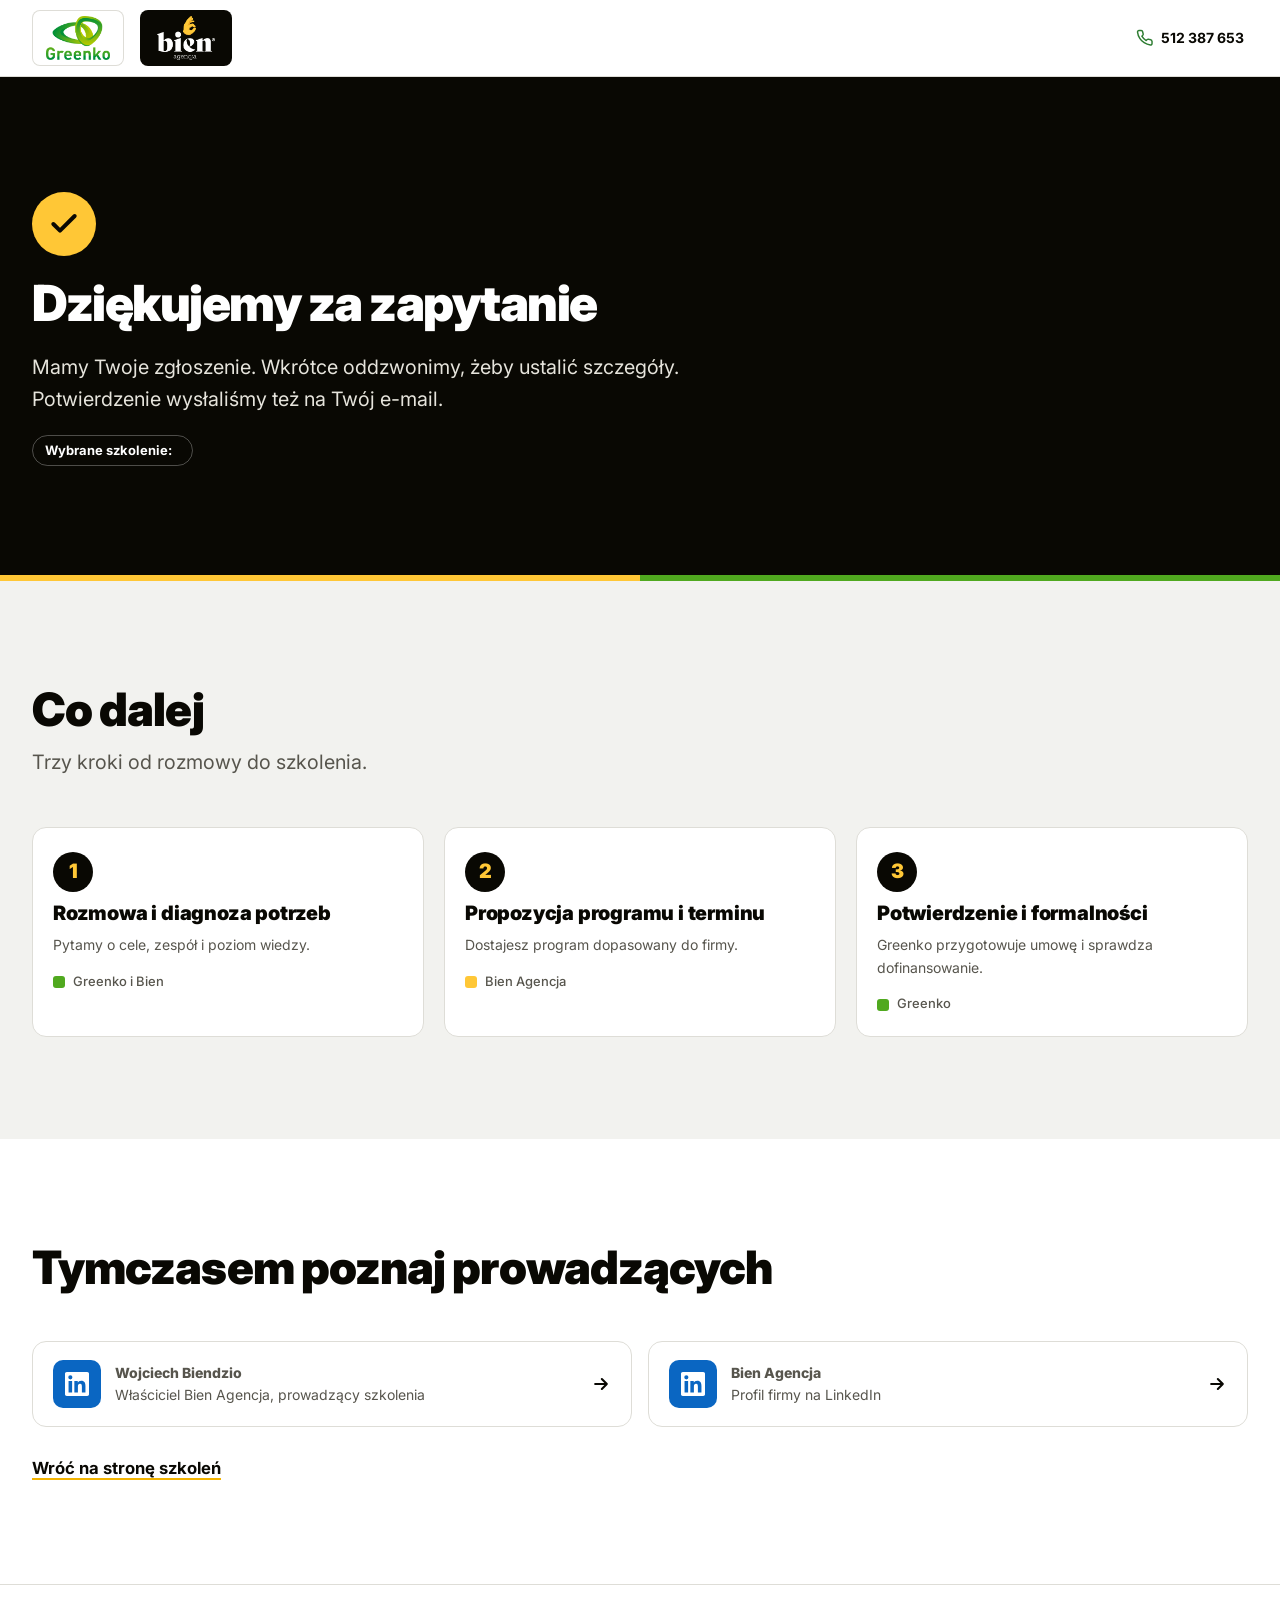
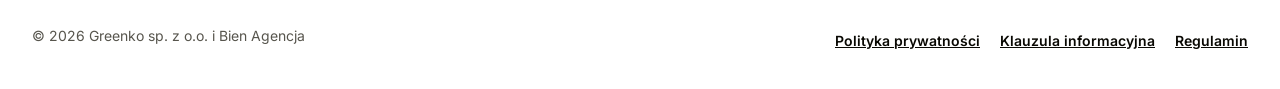
==== commit 5b1750d4: "Uwagi klientów 08.10: telefon, opiekunki Greenko, 5 kroków, nowe liczby, logo Bien z R" ====
--- a/dziekujemy.html
+++ b/dziekujemy.html
@@ -32,11 +32,10 @@
   <div class="wrap site-header__inner">
     <div class="brands" aria-label="Greenko i Bien Agencja">
       <span class="brand brand--greenko"><img src="assets/logo-greenko-trim.png" alt="Greenko" width="235" height="160"></span>
-      <span class="brands__x" aria-hidden="true">×</span>
-      <span class="brand brand--bien"><img src="assets/logo-bien-trim.png" alt="Bien Agencja" width="202" height="160"></span>
+      <span class="brand brand--bien"><img src="assets/logo-bien-trim.png" alt="Bien Agencja" width="213" height="160"></span>
     </div>
     <div class="header-actions">
-      <a class="header-phone" href="tel:+48507732567" data-phone="header" aria-label="Zadzwoń do Greenko: 507 732 567"><svg class="icon" aria-hidden="true"><use href="#i-phone"/></svg><span class="header-phone__label">507 732 567</span></a>
+      <a class="header-phone" href="tel:+48512387653" data-phone="header" aria-label="Zadzwoń do Greenko: 512 387 653"><svg class="icon" aria-hidden="true"><use href="#i-phone"/></svg><span class="header-phone__label">512 387 653</span></a>
     </div>
   </div>
 </header>
--- a/assets/styles.css
+++ b/assets/styles.css
@@ -273,10 +273,15 @@
   .grid--2 { grid-template-columns: repeat(2, minmax(0, 1fr)); gap: 20px; }
   .grid--3 { grid-template-columns: repeat(2, minmax(0, 1fr)); gap: 20px; }
   .grid--4 { grid-template-columns: repeat(2, minmax(0, 1fr)); gap: 20px; }
+  .grid--5 { grid-template-columns: repeat(2, minmax(0, 1fr)); gap: 20px; }
 }
 @media (min-width: 1024px) {
   .grid--3 { grid-template-columns: repeat(3, minmax(0, 1fr)); }
   .grid--4 { grid-template-columns: repeat(4, minmax(0, 1fr)); }
+  .grid--5 { grid-template-columns: repeat(3, minmax(0, 1fr)); }
+}
+@media (min-width: 1280px) {
+  .grid--5 { grid-template-columns: repeat(5, minmax(0, 1fr)); gap: 16px; }
 }
 
 /* ---------- 02 Zaufali nam ---------- */
@@ -747,3 +752,17 @@
   .form-frame .form-card { padding-left: 18px; padding-right: 18px; }
   .form-frame .form__row--course { grid-template-columns: 1fr; }
 }
+
+/* Kafelek "Szkolenie na miarę": ten sam wzór "bien × greenko" co za formularzem */
+.course--custom { position: relative; isolation: isolate; overflow: hidden; }
+.course--custom::before {
+  content: ""; position: absolute; z-index: -1; pointer-events: none;
+  left: 50%; top: 50%; width: 300%; height: 300%;
+  transform: translate(-50%, -50%) rotate(30deg);
+  background: url("hero-znak-kafel.webp") repeat 0 0 / 360px auto;
+  opacity: .07;
+}
+
+/* 08.10: opiekunki Greenko bez zdjęć (inicjały do czasu dostarczenia zdjęć) */
+.contact__photo--ini { display: grid; place-items: center; background: var(--green-soft); color: var(--green-deep); font-weight: 900; font-size: var(--fs-md); letter-spacing: .02em; }
+.org__lead + .org__lead { margin-top: 12px; }
